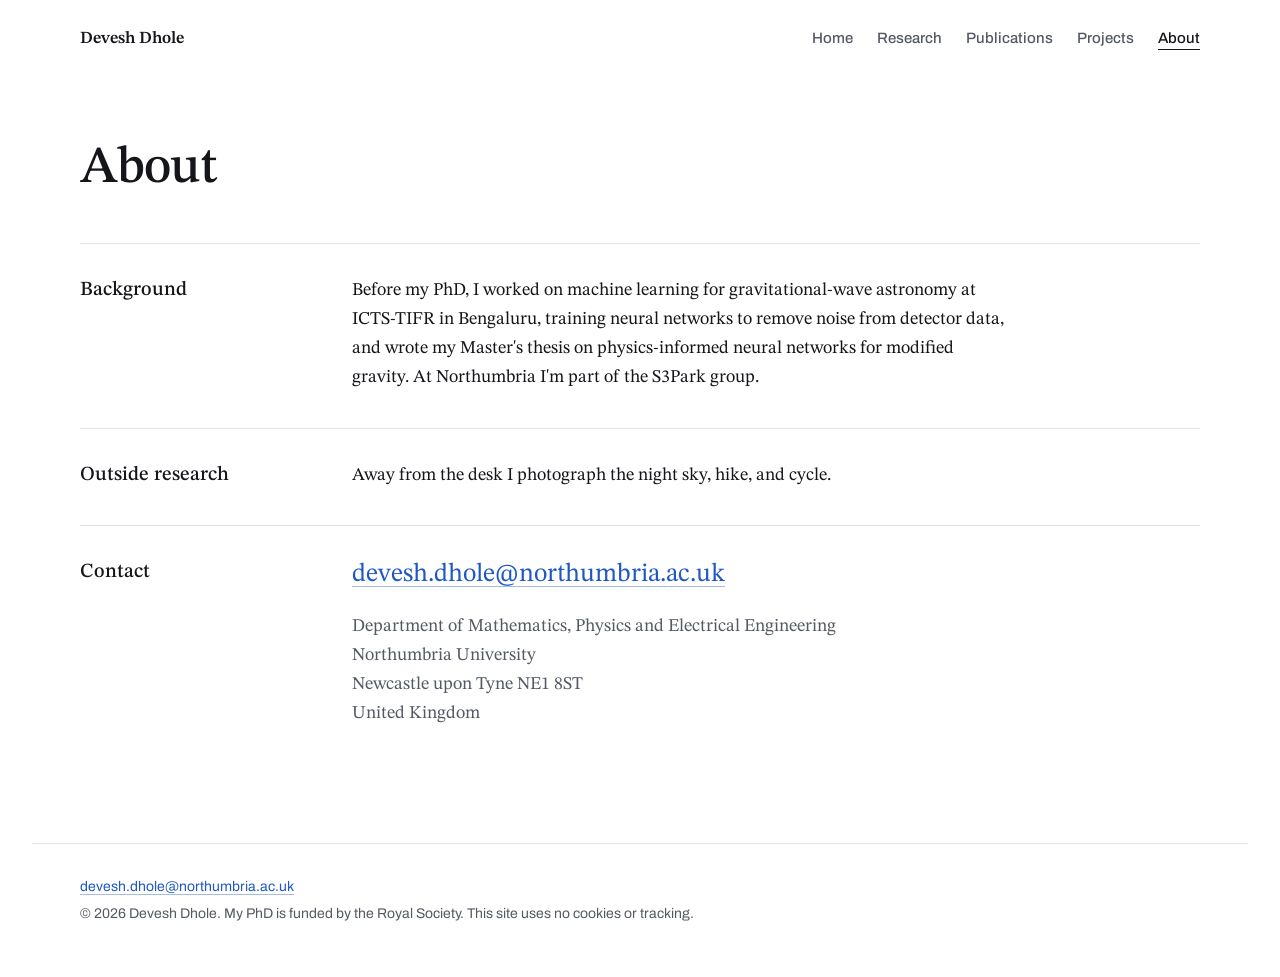
==== about.html @ 4ea46af1 "reducing the depth by one level" ====
<!doctype html>
<html lang="en-GB">
<head>
<meta charset="utf-8">
<meta name="viewport" content="width=device-width, initial-scale=1">
<title>About – Devesh Dhole</title>
<meta name="description" content="Background and contact details for Devesh Dhole.">
<meta name="author" content="Devesh Dhole">
<meta property="og:type" content="website">
<meta property="og:title" content="About – Devesh Dhole">
<meta property="og:description" content="Background and contact details for Devesh Dhole.">
<meta name="theme-color" content="#ffffff" media="(prefers-color-scheme: light)">
<meta name="theme-color" content="#0c1220" media="(prefers-color-scheme: dark)">
<link rel="icon" href="data:image/svg+xml,%3Csvg xmlns='http://www.w3.org/2000/svg' viewBox='0 0 32 32'%3E%3Crect width='32' height='32' rx='7' fill='%230c1220'/%3E%3Cpath d='M5 25C12 21 15 12 27 8' stroke='%23ff7262' stroke-width='3.5' fill='none' stroke-linecap='round'/%3E%3Cpath d='M5 14C9 12 11 8 15 6' stroke='%237fa9ff' stroke-width='3' fill='none' stroke-linecap='round'/%3E%3C/svg%3E">
<link rel="preconnect" href="https://fonts.googleapis.com">
<link rel="preconnect" href="https://fonts.gstatic.com" crossorigin>
<link rel="stylesheet" href="https://fonts.googleapis.com/css2?family=Archivo:wght@400;500;600&family=STIX+Two+Text:ital,wght@0,400;0,500;0,600;1,400;1,500&display=swap">
<link rel="stylesheet" href="style.css">
</head>
<body>
<a class="skip" href="#main">Skip to content</a>

<!-- The header and footer are the same on every page: if you change the menu, change it in all five files. -->
<header class="site-header wrap">
  <a class="site-name" href="index.html">Devesh Dhole</a>
  <nav class="site-nav" aria-label="Main">
    <ul>
      <li><a href="index.html">Home</a></li>
      <li><a href="research.html">Research</a></li>
      <li><a href="publications.html">Publications</a></li>
      <li><a href="projects.html">Projects</a></li>
      <li><a href="about.html" aria-current="page">About</a></li>
    </ul>
  </nav>
</header>

<main id="main" class="page wrap">
  <header class="page-head">
    <h1>About</h1>
  </header>

  <section class="row" aria-labelledby="background">
    <h2 id="background">Background</h2>
    <div class="row-body">
      <p>Before my PhD, I worked on machine learning for gravitational-wave astronomy at ICTS-TIFR in Bengaluru, training neural networks to remove noise from detector data, and wrote my Master's thesis on physics-informed neural networks for modified gravity. At Northumbria I'm part of the S3Park group.</p>
    </div>
  </section>

  <section class="row" aria-labelledby="outside">
    <h2 id="outside">Outside research</h2>
    <div class="row-body">
      <p>Away from the desk I photograph the night sky, hike, and cycle.</p>
    </div>
  </section>

  <section class="row" id="contact" aria-labelledby="contact-h">
    <h2 id="contact-h">Contact</h2>
    <div class="row-body">
      <p class="email"><a href="mailto:devesh.dhole@northumbria.ac.uk">devesh.dhole@northumbria.ac.uk</a></p>
      <address>
        Department of Mathematics, Physics and Electrical Engineering<br>
        Northumbria University<br>
        Newcastle upon Tyne NE1 8ST<br>
        United Kingdom
      </address>
    </div>
  </section>
</main>

<footer class="site-footer wrap">
  <p><a href="mailto:devesh.dhole@northumbria.ac.uk">devesh.dhole@northumbria.ac.uk</a></p>
  <p>© 2026 Devesh Dhole. My PhD is funded by the Royal Society. This site uses no cookies or tracking.</p>
</footer>
</body>
</html>
---- style.css ----
/* Styles shared by every page. Colours are variables, so light and dark mode stay in sync. */
:root {
  --paper: #ffffff;
  --ink: #14161a;
  --slate: #545a64;
  --rule: #dfe3e8;
  --blue: #1f57c3;
  --green: #17834a;
  --red: #c62f2a;
  /* diverging colour map for the current in the home-page figure, negative to positive */
  --cm-n2: #173e8c; --cm-n1: #7ea3df; --cm-0: #ffffff; --cm-p1: #eb9a8b; --cm-p2: #a51e1a;
  --fieldline: rgba(20, 22, 26, 0.5);
  --serif: "STIX Two Text", "STIX Two", "Times New Roman", Times, serif;
  --sans: "Archivo", "Helvetica Neue", Arial, sans-serif;
  color-scheme: light;
}
@media (prefers-color-scheme: dark) {
  :root {
    --paper: #0c1220;
    --ink: #e7eaf0;
    --slate: #9ba3b4;
    --rule: #253045;
    --blue: #7fa9ff;
    --green: #5dca8e;
    --red: #ff7262;
    --cm-n2: #b3cdff; --cm-n1: #27457f; --cm-0: #0c1220; --cm-p1: #803129; --cm-p2: #ffb09f;
    --fieldline: rgba(231, 234, 240, 0.34);
    color-scheme: dark;
  }
}

*, *::before, *::after { box-sizing: border-box; }
html { -webkit-text-size-adjust: 100%; text-size-adjust: 100%; }
@media (prefers-reduced-motion: no-preference) { html { scroll-behavior: smooth; } }
body {
  margin: 0;
  min-height: 100vh;
  min-height: 100dvh;
  display: flex;
  flex-direction: column;
  background: var(--paper);
  color: var(--ink);
  font: 400 1.125rem/1.6 var(--serif);
  font-kerning: normal;
  -webkit-font-smoothing: antialiased;
}
body > main { flex: 1 0 auto; }  /* keeps the footer at the bottom on short pages */
p { margin: 0 0 1em; }
a {
  color: var(--blue);
  text-decoration-line: underline;
  text-decoration-thickness: 1px;
  text-underline-offset: 0.18em;
  text-decoration-color: color-mix(in srgb, currentColor 40%, transparent);
}
a:hover { text-decoration-color: currentColor; }
:focus-visible { outline: 2px solid var(--blue); outline-offset: 3px; border-radius: 2px; }
sub { font-size: 0.72em; line-height: 0; }

.skip { position: absolute; left: -10000px; top: 0; }
.skip:focus { left: 1rem; top: 1rem; z-index: 10; background: var(--paper); padding: 0.5rem 0.75rem; font-family: var(--sans); }

.wrap { width: 100%; max-width: 76rem; margin-inline: auto; padding-inline: clamp(1.25rem, 4vw, 3rem); }

/* header */
.site-header {
  display: flex; flex-wrap: wrap; align-items: baseline; justify-content: space-between;
  gap: 0.5rem 2rem; padding-block: 1.5rem;
}
.site-name { font: 600 1.0625rem/1.3 var(--serif); color: var(--ink); text-decoration: none; }
.site-nav ul { list-style: none; margin: 0; padding: 0; display: flex; flex-wrap: wrap; gap: 0.25rem 1.5rem; }
.site-nav a { font: 500 0.9375rem/1.5 var(--sans); color: var(--slate); text-decoration: none; }
.site-nav a:hover,
.site-nav a[aria-current="page"] {
  color: var(--ink);
  text-decoration: underline; text-decoration-color: currentColor; text-underline-offset: 0.4em;
}
@media (max-width: 40rem) {
  .site-header { flex-direction: column; align-items: stretch; }
  .site-nav ul { justify-content: space-between; column-gap: 0.75rem; }
  .site-nav a { font-size: clamp(0.8125rem, 3.6vw, 0.9375rem); }
}

.lead { font-size: clamp(1.1875rem, 1.7vw, 1.3125rem); line-height: 1.5; max-width: 32em; }

/* home page: introduction, live figure and its caption */
.hero { display: grid; gap: 2rem; padding-block: clamp(1.5rem, 5vw, 4rem) clamp(3rem, 7vw, 5.5rem); }
.hero h1 {
  font: 500 clamp(2.5rem, 5vw, 4rem)/1.02 var(--serif);
  letter-spacing: -0.02em;
  margin: 0 0 1.5rem;
}
.hero .lead { margin-bottom: 1.25rem; }
.affil { color: var(--slate); max-width: 34em; margin-bottom: 1.75rem; }
.links { list-style: none; margin: 0; padding: 0; display: flex; flex-wrap: wrap; gap: 0.5rem 1.5rem; }
.links a { font: 500 1rem/1.5 var(--sans); }

.fig { margin: 0; width: 100%; max-width: 37rem; }
.fig-plot { width: 100%; }
.fig-plot canvas { display: block; width: 100%; transition: opacity 0.35s ease; }
.fig-controls { display: flex; flex-wrap: wrap; gap: 0.5rem; margin-top: 0.5rem; padding-left: 46px; }
.fig-controls button {
  font: 500 0.875rem/1 var(--sans); color: var(--ink);
  background: transparent; border: 1px solid var(--rule); border-radius: 6px;
  padding: 0.55rem 0.8rem; cursor: pointer;
}
.fig-controls button:hover { border-color: var(--slate); }
.fig-caption { font-size: 1rem; line-height: 1.55; color: var(--slate); max-width: 33em; }
.fig-caption p { margin: 0; }
.fig-label { font-weight: 600; color: var(--ink); }
.fig-caption details { margin-top: 0.875rem; }
.fig-caption summary { cursor: pointer; font: 500 0.9375rem/1.5 var(--sans); color: var(--ink); width: fit-content; }
.fig-caption details p { margin-top: 0.75rem; }
.eq { color: var(--ink); font-size: 1.0625rem; line-height: 1.9; padding-left: 1.25rem; }

@media (min-width: 64rem) {
  .hero {
    grid-template-columns: minmax(0, 5fr) minmax(0, 6.4fr);
    grid-template-rows: auto 1fr;
    column-gap: clamp(2.5rem, 5vw, 5rem);
    row-gap: 2rem;
  }
  .intro { grid-column: 1; grid-row: 1; padding-top: 1.5rem; }
  .fig { grid-column: 2; grid-row: 1 / span 2; justify-self: end; }
  .fig-caption { grid-column: 1; grid-row: 2; align-self: end; padding-bottom: 0.25rem; }
}

/* inner pages: a title, then rows with their heading on the left */
.page { padding-block: clamp(1.5rem, 5vw, 4rem) clamp(3rem, 7vw, 5rem); }
.page-head { padding-bottom: clamp(2rem, 5vw, 3rem); }
.page-head h1 {
  font: 500 clamp(2.25rem, 4.5vw, 3.25rem)/1.05 var(--serif);
  letter-spacing: -0.02em;
  margin: 0;
}
.page-head .lead { margin: 1.25rem 0 0; }
.row { display: grid; gap: 0.5rem 3rem; padding-block: 2rem 2.25rem; border-top: 1px solid var(--rule); }
@media (min-width: 56rem) { .row { grid-template-columns: 14rem minmax(0, 1fr); } }
.row h2 { font: 500 1.25rem/1.4 var(--serif); margin: 0; }
.row-body { max-width: 41rem; }
.row-body > :last-child { margin-bottom: 0; }
.row-link a { font: 500 1rem/1.5 var(--sans); }

.entries { list-style: none; margin: 0; padding: 0; }
.entry { display: grid; grid-template-columns: 3.25rem minmax(0, 1fr); gap: 1rem; }
.entry + .entry { margin-top: 1rem; }
.entry-year { font: 500 0.9375rem/1.75 var(--sans); color: var(--slate); font-variant-numeric: tabular-nums; }
.entry p { margin: 0; }
.entry-meta { color: var(--slate); font-size: 1rem; }

.email { font-size: clamp(1.25rem, 2.6vw, 1.625rem); line-height: 1.3; margin-bottom: 1.25rem; overflow-wrap: anywhere; }
address { font-style: normal; color: var(--slate); }

/* footer */
.site-footer {
  border-top: 1px solid var(--rule);
  padding-block: 2rem 3rem;
  font: 400 0.875rem/1.6 var(--sans); color: var(--slate);
}
.site-footer p { margin: 0 0 0.25rem; max-width: 60em; }

@media print {
  .site-nav, .fig-controls, .fig-caption details { display: none; }
  a { color: inherit; }
}
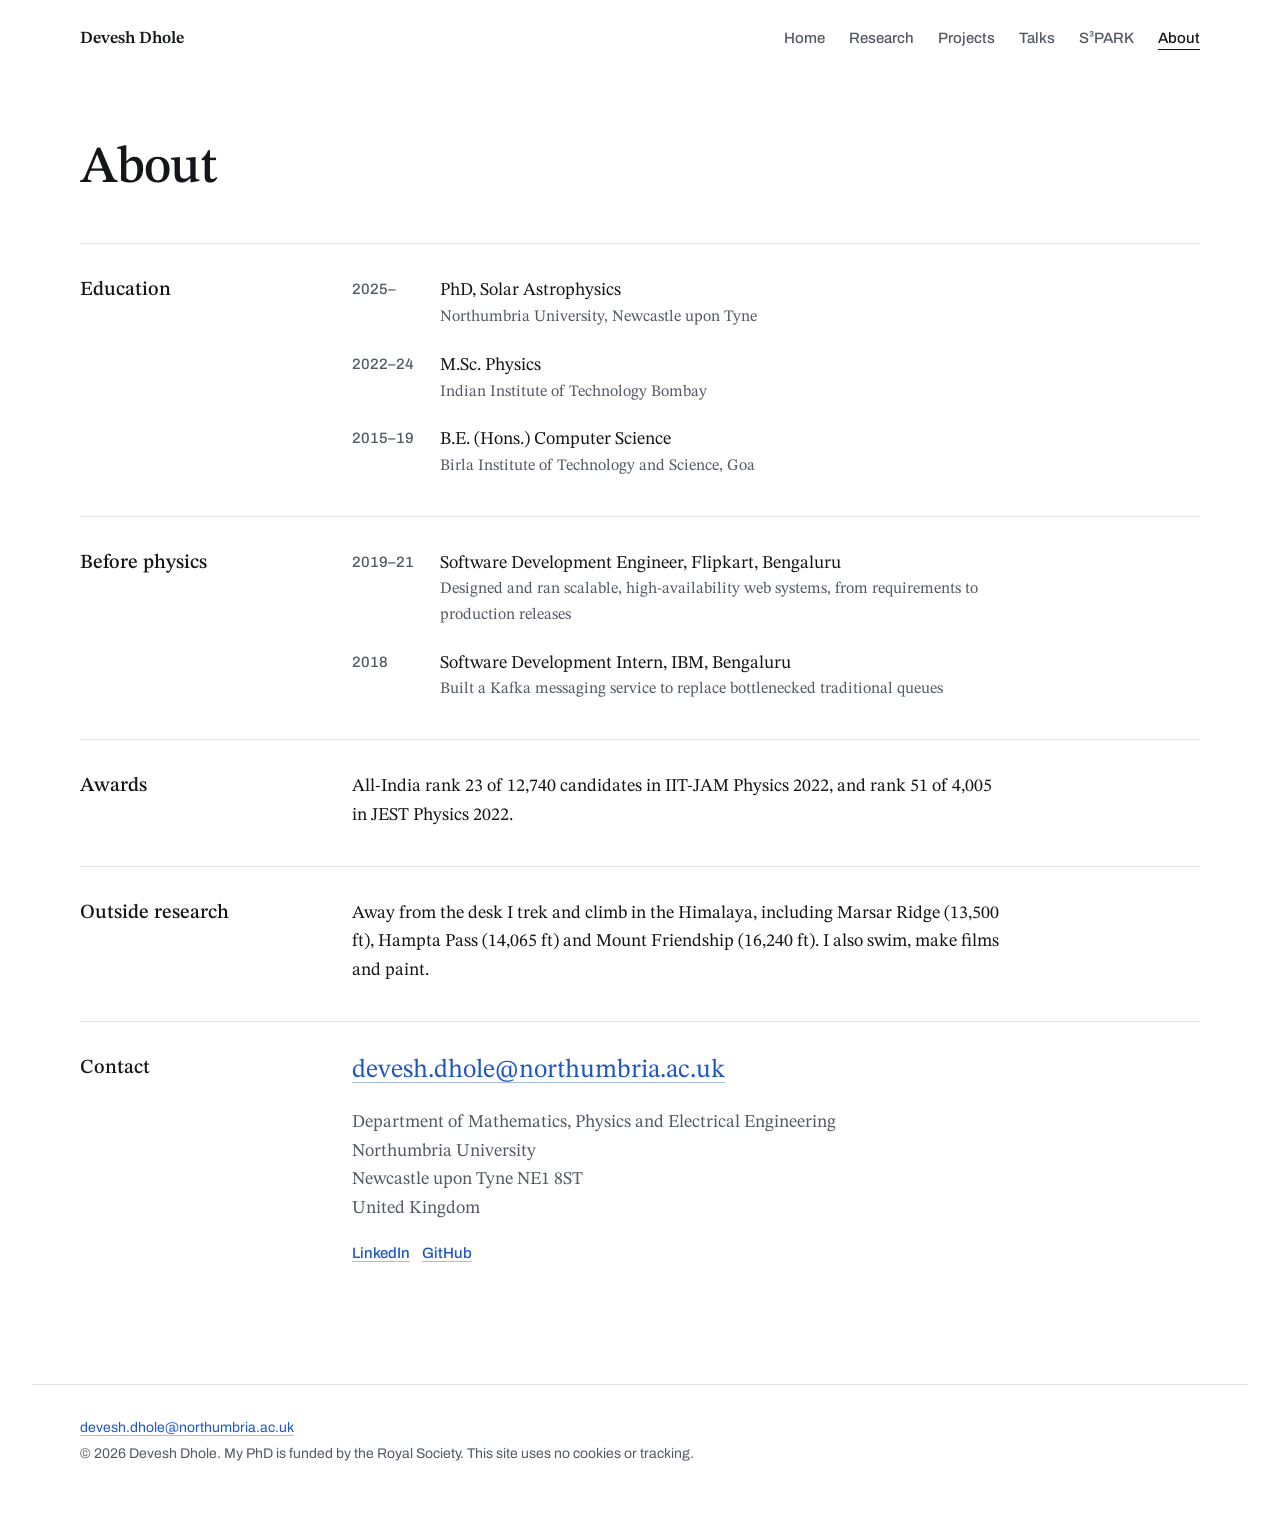
==== commit 60f76cab: "adding all the corrections" ====
--- a/about.html
+++ b/about.html
@@ -4,11 +4,11 @@
 <meta charset="utf-8">
 <meta name="viewport" content="width=device-width, initial-scale=1">
 <title>About – Devesh Dhole</title>
-<meta name="description" content="Background and contact details for Devesh Dhole.">
+<meta name="description" content="Education, background and contact details for Devesh Dhole.">
 <meta name="author" content="Devesh Dhole">
 <meta property="og:type" content="website">
 <meta property="og:title" content="About – Devesh Dhole">
-<meta property="og:description" content="Background and contact details for Devesh Dhole.">
+<meta property="og:description" content="Education, background and contact details for Devesh Dhole.">
 <meta name="theme-color" content="#ffffff" media="(prefers-color-scheme: light)">
 <meta name="theme-color" content="#0c1220" media="(prefers-color-scheme: dark)">
 <link rel="icon" href="data:image/svg+xml,%3Csvg xmlns='http://www.w3.org/2000/svg' viewBox='0 0 32 32'%3E%3Crect width='32' height='32' rx='7' fill='%230c1220'/%3E%3Cpath d='M5 25C12 21 15 12 27 8' stroke='%23ff7262' stroke-width='3.5' fill='none' stroke-linecap='round'/%3E%3Cpath d='M5 14C9 12 11 8 15 6' stroke='%237fa9ff' stroke-width='3' fill='none' stroke-linecap='round'/%3E%3C/svg%3E">
@@ -20,15 +20,16 @@
 <body>
 <a class="skip" href="#main">Skip to content</a>
 
-<!-- The header and footer are the same on every page: if you change the menu, change it in all five files. -->
+<!-- The header and footer are the same on every page: if you change the menu, change it in all six files. -->
 <header class="site-header wrap">
   <a class="site-name" href="index.html">Devesh Dhole</a>
   <nav class="site-nav" aria-label="Main">
     <ul>
       <li><a href="index.html">Home</a></li>
       <li><a href="research.html">Research</a></li>
-      <li><a href="publications.html">Publications</a></li>
       <li><a href="projects.html">Projects</a></li>
+      <li><a href="talks.html">Talks</a></li>
+      <li><a href="s3park.html">S³PARK</a></li>
       <li><a href="about.html" aria-current="page">About</a></li>
     </ul>
   </nav>
@@ -39,17 +40,68 @@
     <h1>About</h1>
   </header>
 
-  <section class="row" aria-labelledby="background">
-    <h2 id="background">Background</h2>
+  <section class="row" aria-labelledby="education">
+    <h2 id="education">Education</h2>
     <div class="row-body">
-      <p>Before my PhD, I worked on machine learning for gravitational-wave astronomy at ICTS-TIFR in Bengaluru, training neural networks to remove noise from detector data, and wrote my Master's thesis on physics-informed neural networks for modified gravity. At Northumbria I'm part of the S3Park group.</p>
+      <ol class="entries">
+        <li class="entry">
+          <span class="entry-year">2025–</span>
+          <div>
+            <p>PhD, Solar Astrophysics</p>
+            <p class="entry-meta">Northumbria University, Newcastle upon Tyne</p>
+          </div>
+        </li>
+        <li class="entry">
+          <span class="entry-year">2022–24</span>
+          <div>
+            <p>M.Sc. Physics</p>
+            <p class="entry-meta">Indian Institute of Technology Bombay</p>
+          </div>
+        </li>
+        <li class="entry">
+          <span class="entry-year">2015–19</span>
+          <div>
+            <p>B.E. (Hons.) Computer Science</p>
+            <p class="entry-meta">Birla Institute of Technology and Science, Goa</p>
+          </div>
+        </li>
+      </ol>
+    </div>
+  </section>
+
+  <section class="row" aria-labelledby="industry">
+    <h2 id="industry">Before physics</h2>
+    <div class="row-body">
+      <ol class="entries">
+        <li class="entry">
+          <span class="entry-year">2019–21</span>
+          <div>
+            <p>Software Development Engineer, Flipkart, Bengaluru</p>
+            <p class="entry-meta">Designed and ran scalable, high-availability web systems, from requirements to production releases</p>
+          </div>
+        </li>
+        <li class="entry">
+          <span class="entry-year">2018</span>
+          <div>
+            <p>Software Development Intern, IBM, Bengaluru</p>
+            <p class="entry-meta">Built a Kafka messaging service to replace bottlenecked traditional queues</p>
+          </div>
+        </li>
+      </ol>
+    </div>
+  </section>
+
+  <section class="row" aria-labelledby="awards">
+    <h2 id="awards">Awards</h2>
+    <div class="row-body">
+      <p>All-India rank 23 of 12,740 candidates in IIT-JAM Physics 2022, and rank 51 of 4,005 in JEST Physics 2022.</p>
     </div>
   </section>
 
   <section class="row" aria-labelledby="outside">
     <h2 id="outside">Outside research</h2>
     <div class="row-body">
-      <p>Away from the desk I photograph the night sky, hike, and cycle.</p>
+      <p>Away from the desk I trek and climb in the Himalaya, including Marsar Ridge (13,500 ft), Hampta Pass (14,065 ft) and Mount Friendship (16,240 ft). I also swim, make films and paint.</p>
     </div>
   </section>
 
@@ -63,6 +115,7 @@
         Newcastle upon Tyne NE1 8ST<br>
         United Kingdom
       </address>
+      <p class="row-link"><a href="https://www.linkedin.com/in/devesh-dhole-7aa314110/">LinkedIn</a> &nbsp; <a href="https://github.com/DeveshDhole">GitHub</a></p>
     </div>
   </section>
 </main>
--- a/style.css
+++ b/style.css
@@ -134,22 +134,25 @@
   margin: 0;
 }
 .page-head .lead { margin: 1.25rem 0 0; }
+.page-head .lead + .lead { margin-top: 0.75rem; }
 .row { display: grid; gap: 0.5rem 3rem; padding-block: 2rem 2.25rem; border-top: 1px solid var(--rule); }
 @media (min-width: 56rem) { .row { grid-template-columns: 14rem minmax(0, 1fr); } }
 .row h2 { font: 500 1.25rem/1.4 var(--serif); margin: 0; }
 .row-body { max-width: 41rem; }
 .row-body > :last-child { margin-bottom: 0; }
-.row-link a { font: 500 1rem/1.5 var(--sans); }
+.row-meta { font: 400 0.9375rem/1.5 var(--sans); color: var(--slate); margin: 0 0 0.5rem; }
+.row-link a, .entry-links a { font: 500 0.9375rem/1.5 var(--sans); }
 
 .entries { list-style: none; margin: 0; padding: 0; }
-.entry { display: grid; grid-template-columns: 3.25rem minmax(0, 1fr); gap: 1rem; }
-.entry + .entry { margin-top: 1rem; }
+.entry { display: grid; grid-template-columns: 4.5rem minmax(0, 1fr); gap: 1rem; }
+.entry + .entry { margin-top: 1.25rem; }
 .entry-year { font: 500 0.9375rem/1.75 var(--sans); color: var(--slate); font-variant-numeric: tabular-nums; }
 .entry p { margin: 0; }
 .entry-meta { color: var(--slate); font-size: 1rem; }
+.entry-links { margin-top: 0.2rem; }
 
 .email { font-size: clamp(1.25rem, 2.6vw, 1.625rem); line-height: 1.3; margin-bottom: 1.25rem; overflow-wrap: anywhere; }
-address { font-style: normal; color: var(--slate); }
+address { font-style: normal; color: var(--slate); margin-bottom: 1rem; }
 
 /* footer */
 .site-footer {
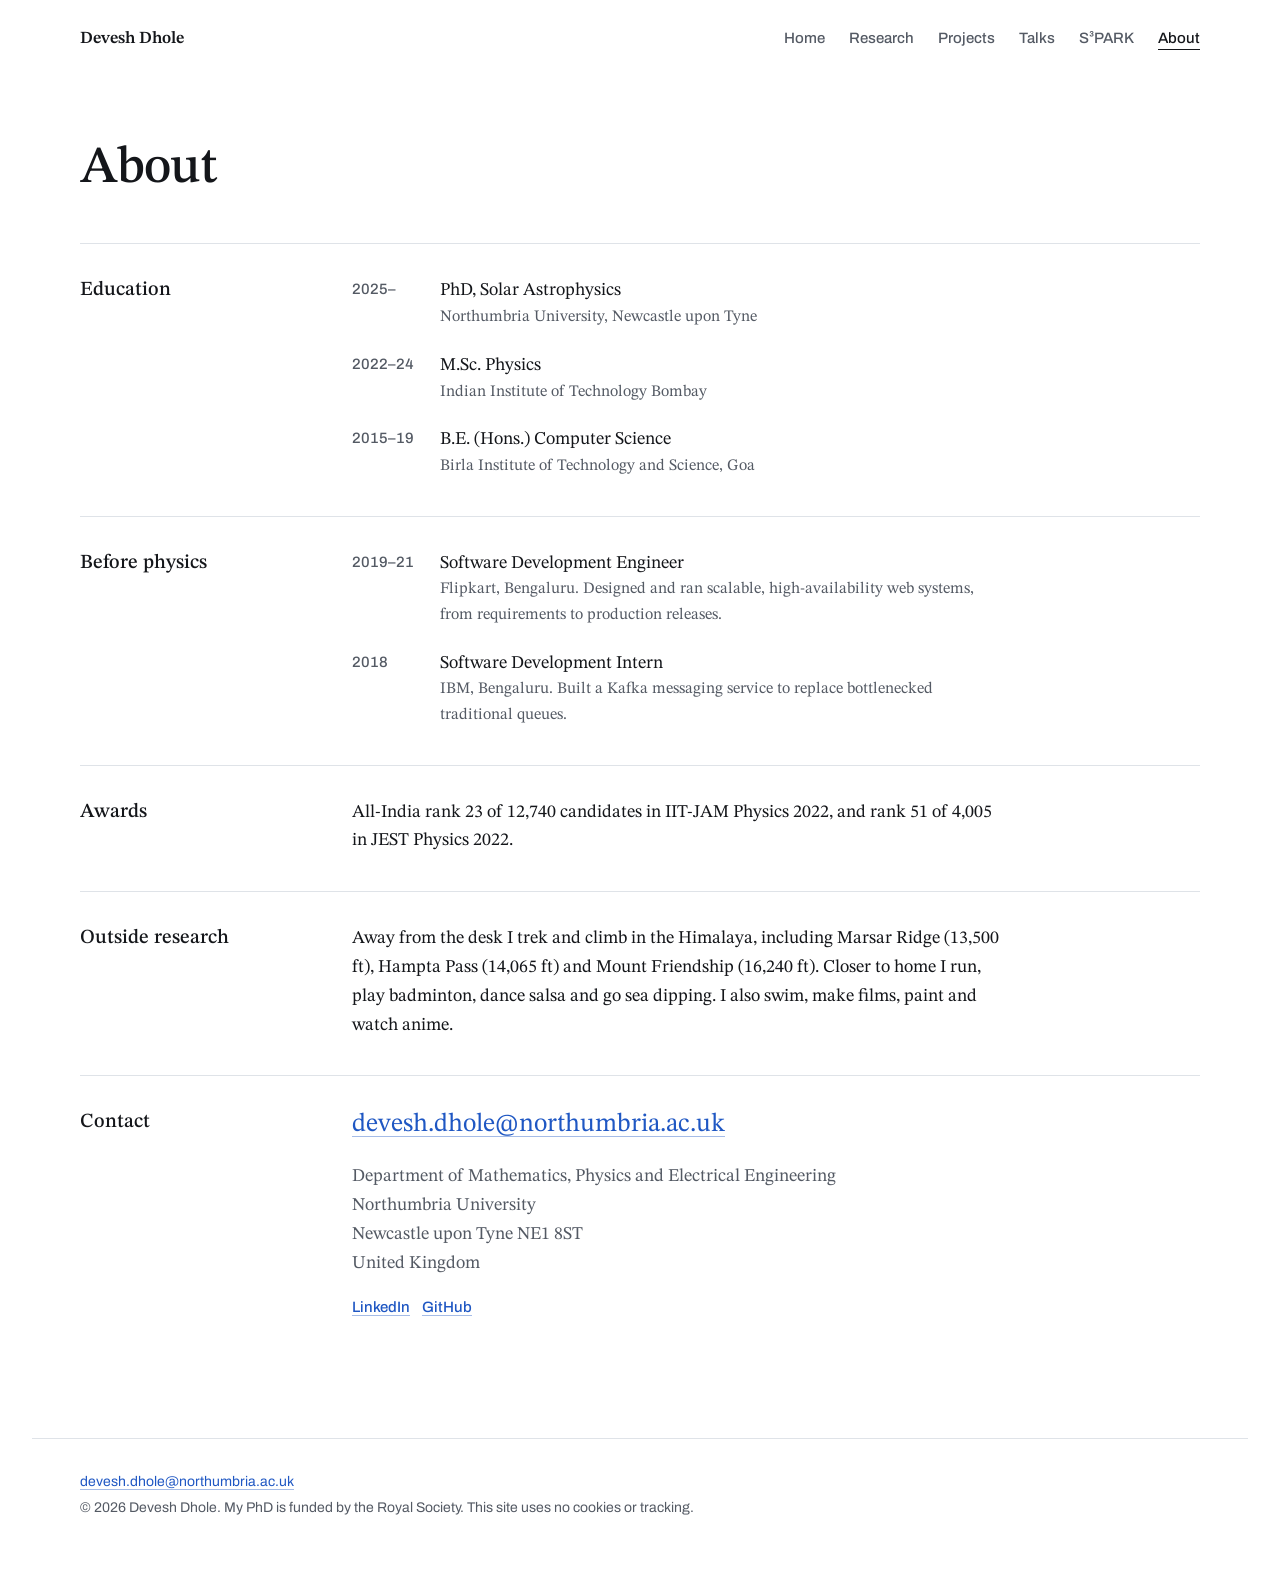
==== commit 5504f1af: "adding some more info" ====
--- a/about.html
+++ b/about.html
@@ -76,15 +76,15 @@
         <li class="entry">
           <span class="entry-year">2019–21</span>
           <div>
-            <p>Software Development Engineer, Flipkart, Bengaluru</p>
-            <p class="entry-meta">Designed and ran scalable, high-availability web systems, from requirements to production releases</p>
+            <p>Software Development Engineer</p>
+            <p class="entry-meta">Flipkart, Bengaluru. Designed and ran scalable, high-availability web systems, from requirements to production releases.</p>
           </div>
         </li>
         <li class="entry">
           <span class="entry-year">2018</span>
           <div>
-            <p>Software Development Intern, IBM, Bengaluru</p>
-            <p class="entry-meta">Built a Kafka messaging service to replace bottlenecked traditional queues</p>
+            <p>Software Development Intern</p>
+            <p class="entry-meta">IBM, Bengaluru. Built a Kafka messaging service to replace bottlenecked traditional queues.</p>
           </div>
         </li>
       </ol>
@@ -101,7 +101,7 @@
   <section class="row" aria-labelledby="outside">
     <h2 id="outside">Outside research</h2>
     <div class="row-body">
-      <p>Away from the desk I trek and climb in the Himalaya, including Marsar Ridge (13,500 ft), Hampta Pass (14,065 ft) and Mount Friendship (16,240 ft). I also swim, make films and paint.</p>
+      <p>Away from the desk I trek and climb in the Himalaya, including Marsar Ridge (13,500 ft), Hampta Pass (14,065 ft) and Mount Friendship (16,240 ft). Closer to home I run, play badminton, dance salsa and go sea dipping. I also swim, make films, paint and watch anime.</p>
     </div>
   </section>
 
@@ -115,7 +115,7 @@
         Newcastle upon Tyne NE1 8ST<br>
         United Kingdom
       </address>
-      <p class="row-link"><a href="https://www.linkedin.com/in/devesh-dhole-7aa314110/">LinkedIn</a> &nbsp; <a href="https://github.com/DeveshDhole">GitHub</a></p>
+      <p class="row-link"><a href="https://www.linkedin.com/in/devesh-dhole-7aa314110/" target="_blank" rel="noopener" aria-describedby="new-tab">LinkedIn</a> &nbsp; <a href="https://github.com/DeveshDhole" target="_blank" rel="noopener" aria-describedby="new-tab">GitHub</a></p>
     </div>
   </section>
 </main>
@@ -124,5 +124,6 @@
   <p><a href="mailto:devesh.dhole@northumbria.ac.uk">devesh.dhole@northumbria.ac.uk</a></p>
   <p>© 2026 Devesh Dhole. My PhD is funded by the Royal Society. This site uses no cookies or tracking.</p>
 </footer>
+<span id="new-tab" hidden>Opens in a new tab</span>
 </body>
 </html>
--- a/style.css
+++ b/style.css
@@ -139,9 +139,18 @@
 @media (min-width: 56rem) { .row { grid-template-columns: 14rem minmax(0, 1fr); } }
 .row h2 { font: 500 1.25rem/1.4 var(--serif); margin: 0; }
 .row-body { max-width: 41rem; }
+.row-body.wide { max-width: 52rem; }
 .row-body > :last-child { margin-bottom: 0; }
 .row-meta { font: 400 0.9375rem/1.5 var(--sans); color: var(--slate); margin: 0 0 0.5rem; }
-.row-link a, .entry-links a { font: 500 0.9375rem/1.5 var(--sans); }
+.row-link a { font: 500 0.9375rem/1.5 var(--sans); }
+
+/* simulation images */
+.shot { margin: 0; }
+.shot + .shot { margin-top: 3rem; }
+.shot a { display: block; border-radius: 4px; }
+.shot img { display: block; width: 100%; height: auto; border-radius: 4px; background: #000; }
+.shot figcaption { margin-top: 1rem; font-size: 1rem; line-height: 1.55; color: var(--slate); max-width: 41rem; }
+.shot-title { display: block; font: 600 1.1875rem/1.35 var(--serif); color: var(--ink); margin-bottom: 0.3rem; }
 
 .entries { list-style: none; margin: 0; padding: 0; }
 .entry { display: grid; grid-template-columns: 4.5rem minmax(0, 1fr); gap: 1rem; }
@@ -149,7 +158,6 @@
 .entry-year { font: 500 0.9375rem/1.75 var(--sans); color: var(--slate); font-variant-numeric: tabular-nums; }
 .entry p { margin: 0; }
 .entry-meta { color: var(--slate); font-size: 1rem; }
-.entry-links { margin-top: 0.2rem; }
 
 .email { font-size: clamp(1.25rem, 2.6vw, 1.625rem); line-height: 1.3; margin-bottom: 1.25rem; overflow-wrap: anywhere; }
 address { font-style: normal; color: var(--slate); margin-bottom: 1rem; }
